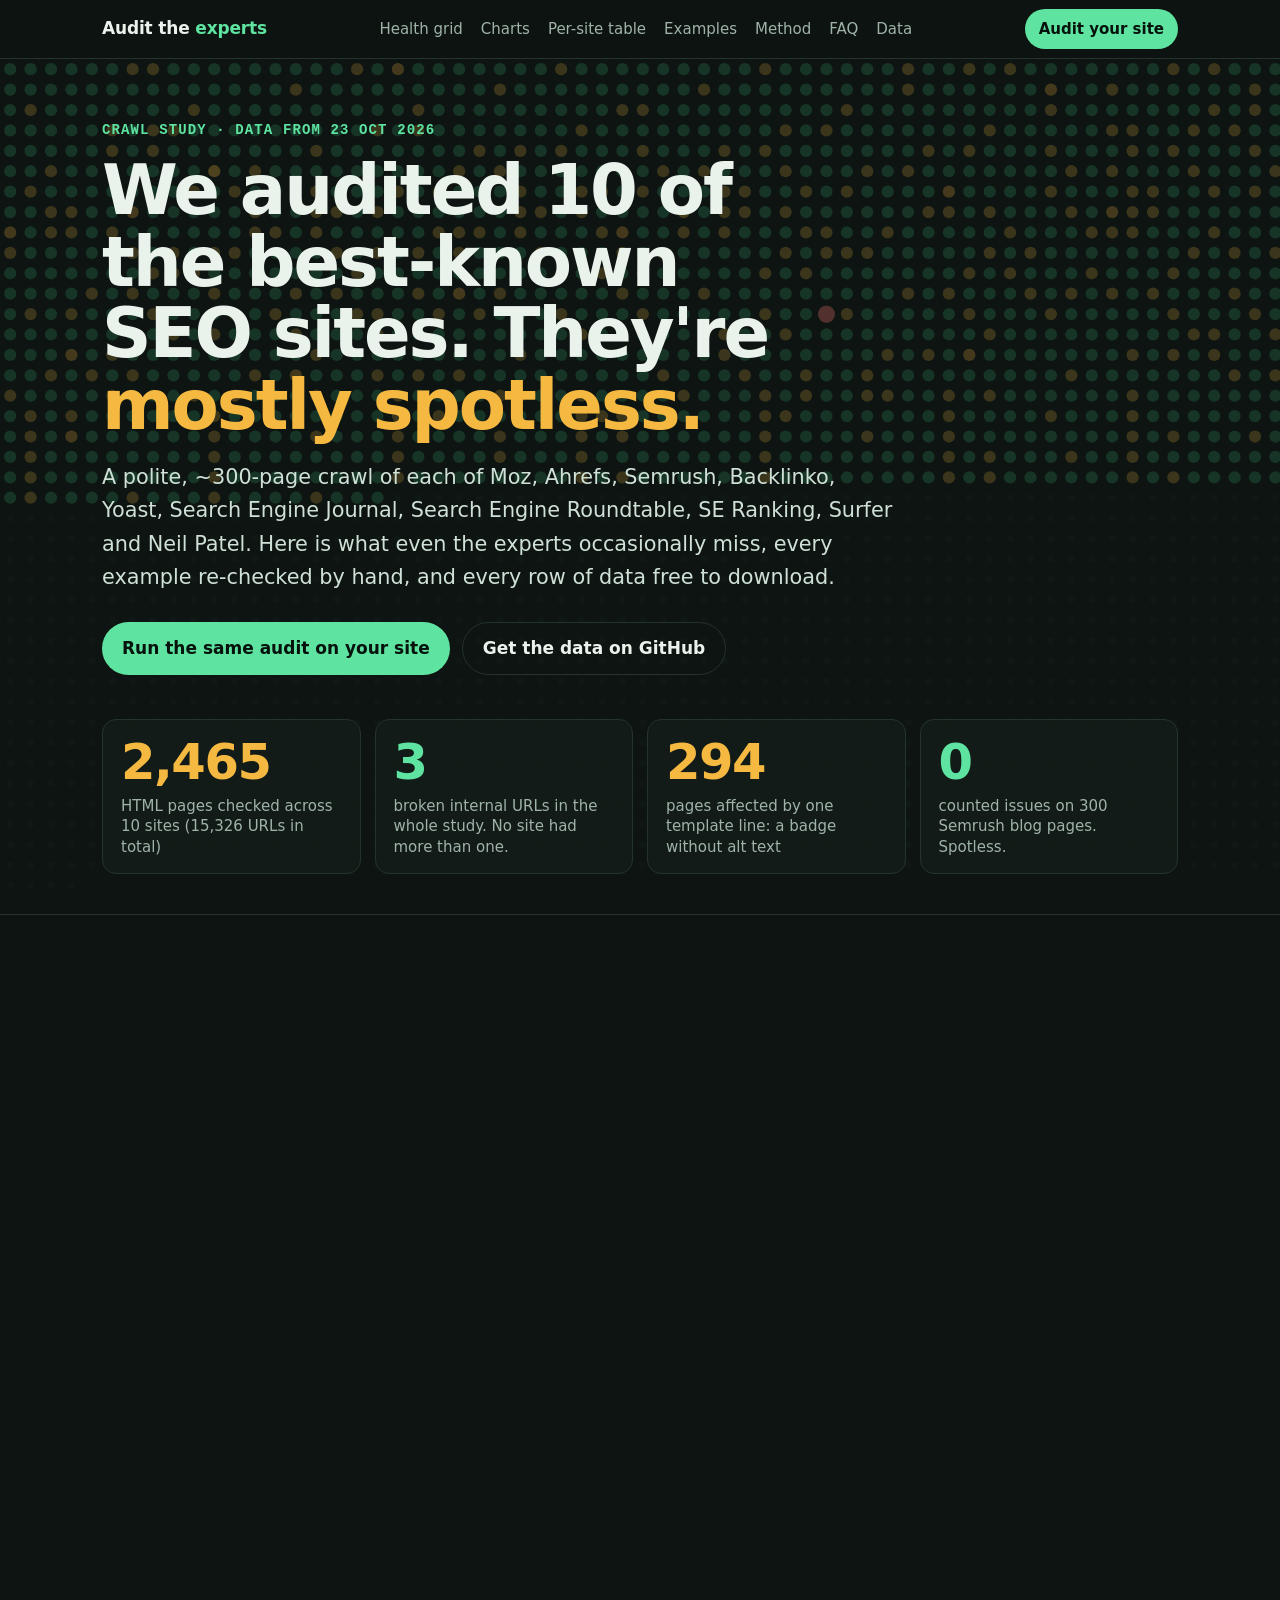
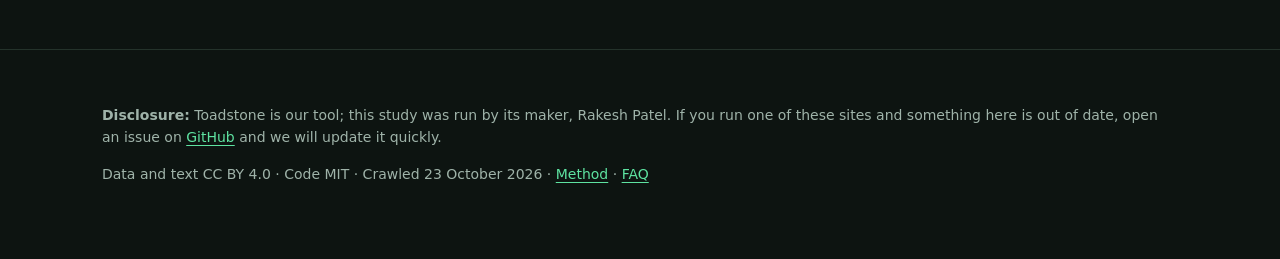
==== docs/index.html @ 9f289cfd "Add SEO experts crawl 2026: data, charts, landing page, media, story drafts" ====
<!doctype html>
<html lang="en" class="no-js">
<head>
<meta charset="utf-8">
<meta name="viewport" content="width=device-width, initial-scale=1">
<title>Audit the Experts: 10 SEO Sites Crawled (2026 Study)</title>
<meta name="description" content="We politely crawled 2,521 pages on Moz, Ahrefs, Semrush, Backlinko, Yoast and 5 more SEO sites. Mostly spotless: 3 broken URLs. Open data, CC BY 4.0.">
<link rel="canonical" href="https://spcaeo.github.io/seo-experts-crawl-2026/">
<meta http-equiv="Content-Security-Policy" content="default-src 'self'; script-src 'self'; style-src 'self'; img-src 'self' data:; media-src 'self'; connect-src 'self'; font-src 'self'; object-src 'none'; base-uri 'self'; form-action 'none'">
<meta name="referrer" content="strict-origin-when-cross-origin">
<meta name="robots" content="index, follow, max-image-preview:large">
<meta name="author" content="Rakesh Patel">
<meta name="theme-color" content="#0d1411">
<meta name="color-scheme" content="dark">
<link rel="icon" href="favicon.svg" type="image/svg+xml">
<link rel="stylesheet" href="assets/site.css">
<link rel="sitemap" type="application/xml" href="sitemap.xml">
<meta property="og:type" content="article">
<meta property="og:site_name" content="Toadstone study">
<meta property="og:title" content="We audited 10 of the best-known SEO sites. They're mostly spotless.">
<meta property="og:description" content="We politely crawled 2,521 pages on Moz, Ahrefs, Semrush, Backlinko, Yoast and 5 more SEO sites. Mostly spotless: 3 broken URLs. Open data, CC BY 4.0.">
<meta property="og:url" content="https://spcaeo.github.io/seo-experts-crawl-2026/">
<meta property="og:image" content="https://spcaeo.github.io/seo-experts-crawl-2026/og-image.png">
<meta property="og:image:width" content="1200">
<meta property="og:image:height" content="630">
<meta property="og:image:alt" content="We crawled 10 of the best-known SEO sites: 2,521 pages, 3 broken URLs.">
<meta property="og:locale" content="en_US">
<meta property="article:published_time" content="2026-10-23T20:00:00-04:00">
<meta property="article:modified_time" content="2026-10-23T20:00:00-04:00">
<meta name="twitter:card" content="summary_large_image">
<meta name="twitter:title" content="We audited 10 of the best-known SEO sites. They're mostly spotless.">
<meta name="twitter:description" content="We politely crawled 2,521 pages on Moz, Ahrefs, Semrush, Backlinko, Yoast and 5 more SEO sites. Mostly spotless: 3 broken URLs. Open data, CC BY 4.0.">
<meta name="twitter:image" content="https://spcaeo.github.io/seo-experts-crawl-2026/og-image.png">
<meta name="twitter:image:alt" content="We crawled 10 of the best-known SEO sites: 2,521 pages, 3 broken URLs.">
<script type="application/ld+json">[{"@context": "https://schema.org", "@type": "Dataset", "name": "SEO experts crawl 2026: technical SEO basics on 10 SEO websites", "description": "Public page metadata from a polite ~300-page crawl of 10 well-known SEO websites on 2026-10-23: HTTP status, title/meta/canonical/H1 presence, images without alt, broken and redirecting internal links. 15,326 URLs, 2,521 HTML pages.", "url": "https://spcaeo.github.io/seo-experts-crawl-2026/", "sameAs": "https://github.com/spcaeo/seo-experts-crawl-2026", "license": "https://creativecommons.org/licenses/by/4.0/", "isAccessibleForFree": true, "creator": {"@type": "Person", "name": "Rakesh Patel", "url": "https://github.com/spcaeo"}, "temporalCoverage": "2026-10-23", "datePublished": "2026-10-23T20:00:00-04:00", "dateModified": "2026-10-23T20:00:00-04:00", "keywords": ["technical SEO", "site audit", "crawl data", "meta description", "canonical", "alt text", "broken links"], "variableMeasured": ["HTTP status", "meta description present", "canonical present", "H1 present", "images without alt", "links to broken URLs", "links to redirecting URLs"], "measurementTechnique": "Toadstone crawler, max 300 URLs per site, max 2 requests/second, robots.txt respected", "distribution": [{"@type": "DataDownload", "encodingFormat": "text/csv", "name": "sites.csv", "contentUrl": "https://spcaeo.github.io/seo-experts-crawl-2026/data/sites.csv"}, {"@type": "DataDownload", "encodingFormat": "text/csv", "name": "pages.csv", "contentUrl": "https://spcaeo.github.io/seo-experts-crawl-2026/data/pages.csv"}, {"@type": "DataDownload", "encodingFormat": "text/csv", "name": "verified-examples.csv", "contentUrl": "https://spcaeo.github.io/seo-experts-crawl-2026/data/verified-examples.csv"}, {"@type": "DataDownload", "encodingFormat": "text/csv", "name": "backlinko-redirects.csv", "contentUrl": "https://spcaeo.github.io/seo-experts-crawl-2026/data/backlinko-redirects.csv"}]}, {"@context": "https://schema.org", "@type": "Article", "headline": "We audited 10 of the best-known SEO sites. They are mostly spotless.", "description": "We politely crawled 2,521 pages on Moz, Ahrefs, Semrush, Backlinko, Yoast and 5 more SEO sites. Mostly spotless: 3 broken URLs. Open data, CC BY 4.0.", "image": ["https://spcaeo.github.io/seo-experts-crawl-2026/og-image.png"], "datePublished": "2026-10-23T20:00:00-04:00", "dateModified": "2026-10-23T20:00:00-04:00", "url": "https://spcaeo.github.io/seo-experts-crawl-2026/", "mainEntityOfPage": "https://spcaeo.github.io/seo-experts-crawl-2026/", "author": {"@type": "Person", "name": "Rakesh Patel", "url": "https://github.com/spcaeo"}, "publisher": {"@type": "Organization", "name": "Toadstone", "url": "https://spcaeo.github.io/toadstone/"}}]</script>
<script src="assets/app.js" defer></script>
</head>
<body>
<a class="skip" href="#main">Skip to content</a>
<header class="top"><div class="wrap"><a class="brand" href="https://spcaeo.github.io/seo-experts-crawl-2026/">Audit the <span>experts</span></a>
<nav class="links" aria-label="Sections"><a href="#grid">Health grid</a><a href="#charts">Charts</a><a href="#sites">Per-site table</a><a href="#examples">Examples</a><a href="methodology.html">Method</a><a href="faq.html">FAQ</a><a href="#data">Data</a></nav>
<a class="btn sm" href="#run">Audit your site</a></div></header>
<main id="main">
<section class="hero" aria-labelledby="h1">
<canvas id="crawl" aria-hidden="true"></canvas>
<div class="wrap">
<p class="kicker">Crawl study · data from 23 Oct 2026</p>
<h1 id="h1">We audited 10 of the best-known SEO sites. They're <em>mostly spotless.</em></h1>
<p class="lede">A polite, ~300-page crawl of each of Moz, Ahrefs, Semrush, Backlinko, Yoast, Search Engine Journal, Search Engine Roundtable, SE Ranking, Surfer and Neil Patel. Here is what even the experts occasionally miss, every example re-checked by hand, and every row of data free to download.</p>
<div class="cta-row"><a class="btn" href="#run">Run the same audit on your site</a><a class="btn ghost" href="https://github.com/spcaeo/seo-experts-crawl-2026">Get the data on GitHub</a></div>
<ul class="stats">
<li class="stat"><b data-count="2521">2,521</b><span>HTML pages checked across 10 sites (15,326 URLs in total)</span></li>
<li class="stat good"><b data-count="3">3</b><span>broken internal URLs in the whole study. No site had more than one.</span></li>
<li class="stat"><b data-count="294">294</b><span>pages affected by one template line: a badge without alt text</span></li>
<li class="stat good"><b data-count="0">0</b><span>counted issues on 300 Semrush blog pages. Spotless.</span></li>
</ul></div></section>

<section id="grid" aria-labelledby="grid-h"><div class="wrap">
<h2 id="grid-h" class="reveal">The crawl, page by page</h2>
<p class="sub reveal">Each cell is one page, in the order our crawler reached it. Green means none of our counted checks fired; amber gets brighter with each gap; red is a broken URL. 1,930 of 2,521 pages (77%) are fully green. Hover or tab onto a cell for details.</p>
<div class="panel reveal"><div id="hg"><p class="note">The interactive grid needs JavaScript. The same data is in the table below and in <a href="data/pages.csv">pages.csv</a>.</p></div>
<div class="legend" aria-hidden="true"><span><i class="c0"></i>no counted gap</span><span><i class="c1"></i>1 gap</span><span><i class="c2"></i>2 gaps</span><span><i class="c3"></i>3+ gaps</span><span><i class="cB"></i>broken URL</span><span>% = share of pages with no gap</span></div></div>
</div></section>

<section id="charts" aria-labelledby="charts-h"><div class="wrap">
<h2 id="charts-h" class="reveal">Where the gaps are</h2>
<p class="sub reveal">Counted issues per 100 pages, stacked by type. Toggle a type off to see how the order changes: switch off “Content image without alt” and Search Engine Roundtable drops from first to near the bottom.</p>
<div class="panel reveal"><div class="toggles" id="stacked-toggles" role="group" aria-label="Issue types to include"></div><div id="stacked"></div></div>
<div class="mt">
<div class="panel reveal"><h3>Heatmap: site × issue</h3><p class="note">Number of affected pages; colour strength is the share of the site's pages.</p><div id="heat"></div></div>
<div class="panel reveal mt"><h3>Issues pile up (or don't) as the crawl goes on</h3><p class="note">Cumulative counted issues vs pages crawled. Flat lines are clean sites; steep ones are template-level patterns. Toggle sites below.</p><div class="toggles" id="race-toggles" role="group" aria-label="Sites to show"></div><div id="race"></div></div>
</div>
<div class="media-grid mt">
<figure class="reveal"><video data-lazy muted autoplay loop playsinline preload="none" poster="media/race-poster.jpg" width="1080" height="1080" aria-label="Animated bar chart race: cumulative counted issues per site as the crawl progresses, from 0 to 300 pages. Captions are burned in."><source src="media/issues-race.mp4" type="video/mp4"><track kind="captions" src="media/issues-race.vtt" srclang="en" label="English (same as burned-in)"></video>
<figcaption>The crawl as a race: cumulative counted issues per site, page by page. 30 seconds, no audio.</figcaption></figure>
<figure class="media reveal"><img src="media/chart_issues_per_page.png" width="1210" height="682" decoding="async" alt="Bar chart of counted issues per crawled page. Search Engine Roundtable 0.99 (294 of them one sitewide badge), Moz 0.39, Yoast 0.35, Backlinko 0.33, Ahrefs 0.31, Search Engine Journal 0.15, SE Ranking 0.09, Surfer 0.04, Neil Patel 0.00, Semrush 0.00.">
<figcaption>Static version for sharing. <a href="media/chart_basics.png">Basics chart</a> · <a href="media/chart_links.png">Links chart</a></figcaption></figure>
</div></div></section>

<section id="sites" aria-labelledby="sites-h"><div class="wrap">
<h2 id="sites-h" class="reveal">Every site, every number</h2>
<p class="sub reveal">Sorted cleanest first. Click a column to sort. “Counted issues” adds up the columns from <em>No meta</em> to <em>Redirects</em>; the last column is shown for transparency and never counted.</p>
<div class="tablewrap reveal"><table id="sites-table"><caption class="note">Pages = HTML pages that returned 200 within each site's crawl scope. Broken = 404/410/5xx only. Blocked (401/403/429/no response) URLs are bot walls and are not counted as errors.</caption>
<thead><tr><th scope="col" data-k="site"><button type="button">Site</button></th><th scope="col" data-k="html_pages_200"><button type="button">Pages</button></th><th scope="col" data-k="counted"><button type="button">Counted issues</button></th><th scope="col" data-k="per100"><button type="button">Per 100 pages</button></th><th scope="col" data-k="missing_meta_description"><button type="button">No meta</button></th><th scope="col" data-k="missing_canonical"><button type="button">No canonical</button></th><th scope="col" data-k="missing_h1"><button type="button">No H1</button></th><th scope="col" data-k="multiple_h1"><button type="button">2+ H1</button></th><th scope="col" data-k="pages_content_img_no_alt"><button type="button">Img no alt</button></th><th scope="col" data-k="broken_urls"><button type="button">Broken</button></th><th scope="col" data-k="redirecting_internal_urls"><button type="button">Redirects</button></th><th scope="col" data-k="blocked_not_counted"><button type="button">Blocked (not counted)</button></th></tr></thead><tbody><tr><th scope="row">semrush.com</th><td data-v="300">300</td><td data-v="0" class="zero">0</td><td data-v="0.0" class="zero">0.0</td><td data-v="0" class="zero">0</td><td data-v="0" class="zero">0</td><td data-v="0" class="zero">0</td><td data-v="0" class="zero">0</td><td data-v="0" class="zero">0</td><td data-v="0" class="zero">0</td><td data-v="0" class="zero">0</td><td data-v="0" class="zero">0</td></tr><tr><th scope="row">neilpatel.com</th><td data-v="240">240</td><td data-v="1">1</td><td data-v="0.4">0.4</td><td data-v="0" class="zero">0</td><td data-v="0" class="zero">0</td><td data-v="0" class="zero">0</td><td data-v="0" class="zero">0</td><td data-v="1">1</td><td data-v="0" class="zero">0</td><td data-v="0" class="zero">0</td><td data-v="0" class="zero">0</td></tr><tr><th scope="row">surfer.ai</th><td data-v="103">103</td><td data-v="4">4</td><td data-v="3.9">3.9</td><td data-v="0" class="zero">0</td><td data-v="0" class="zero">0</td><td data-v="0" class="zero">0</td><td data-v="0" class="zero">0</td><td data-v="4">4</td><td data-v="0" class="zero">0</td><td data-v="0" class="zero">0</td><td data-v="0" class="zero">0</td></tr><tr><th scope="row">seranking.com</th><td data-v="219">219</td><td data-v="19">19</td><td data-v="8.7">8.7</td><td data-v="0" class="zero">0</td><td data-v="1">1</td><td data-v="0" class="zero">0</td><td data-v="0" class="zero">0</td><td data-v="17">17</td><td data-v="1">1</td><td data-v="0" class="zero">0</td><td data-v="0" class="zero">0</td></tr><tr><th scope="row">searchenginejournal.com</th><td data-v="300">300</td><td data-v="46">46</td><td data-v="15.3">15.3</td><td data-v="6">6</td><td data-v="29">29</td><td data-v="6">6</td><td data-v="5">5</td><td data-v="0" class="zero">0</td><td data-v="0" class="zero">0</td><td data-v="0" class="zero">0</td><td data-v="0" class="zero">0</td></tr><tr><th scope="row">ahrefs.com</th><td data-v="217">217</td><td data-v="67">67</td><td data-v="30.9">30.9</td><td data-v="0" class="zero">0</td><td data-v="0" class="zero">0</td><td data-v="0" class="zero">0</td><td data-v="0" class="zero">0</td><td data-v="67">67</td><td data-v="0" class="zero">0</td><td data-v="0" class="zero">0</td><td data-v="0" class="zero">0</td></tr><tr><th scope="row">backlinko.com</th><td data-v="243">243</td><td data-v="80">80</td><td data-v="32.9">32.9</td><td data-v="7">7</td><td data-v="0" class="zero">0</td><td data-v="4">4</td><td data-v="2">2</td><td data-v="0" class="zero">0</td><td data-v="1">1</td><td data-v="66">66</td><td data-v="56">56</td></tr><tr><th scope="row">yoast.com</th><td data-v="300">300</td><td data-v="105" class="hi">105</td><td data-v="35.0">35.0</td><td data-v="40">40</td><td data-v="19">19</td><td data-v="2">2</td><td data-v="0" class="zero">0</td><td data-v="2">2</td><td data-v="0" class="zero">0</td><td data-v="42">42</td><td data-v="0" class="zero">0</td></tr><tr><th scope="row">moz.com</th><td data-v="299">299</td><td data-v="116" class="hi">116</td><td data-v="38.8">38.8</td><td data-v="90">90</td><td data-v="10">10</td><td data-v="4">4</td><td data-v="0" class="zero">0</td><td data-v="10">10</td><td data-v="1">1</td><td data-v="1">1</td><td data-v="119">119</td></tr><tr><th scope="row">seroundtable.com</th><td data-v="300">300</td><td data-v="298" class="hi">298</td><td data-v="99.3">99.3</td><td data-v="3">3</td><td data-v="0" class="zero">0</td><td data-v="0" class="zero">0</td><td data-v="0" class="zero">0</td><td data-v="294">294</td><td data-v="0" class="zero">0</td><td data-v="1">1</td><td data-v="2">2</td></tr></tbody><tfoot><tr><th scope="row">All 10 sites</th><td>2,521</td><td>736</td><td>29.2</td><td>146</td><td>59</td><td>16</td><td>7</td><td>395</td><td>3</td><td>110</td><td>177</td></tr></tfoot></table></div>
<p id="sort-status" class="note" aria-live="polite"></p>
</div></section>

<section id="examples" aria-labelledby="examples-h"><div class="wrap">
<h2 id="examples-h" class="reveal">Seven examples, each re-checked by hand</h2>
<p class="sub reveal">We re-requested every headline example with curl, one request at a time, about an hour after the crawl. All seven still held. The full log is in <a href="https://github.com/spcaeo/seo-experts-crawl-2026/blob/main/data/evidence/curl-log.jsonl">data/evidence/curl-log.jsonl</a>. We share these because they are useful, not because anyone did anything wrong: each one is a single-line fix.</p>
<div class="examples"><article class="ex reveal"><div class="site">backlinko.com · E1</div><h3>A placeholder link that slipped through</h3><p>On <a href="https://backlinko.com/pillar-pages" rel="nofollow noopener">/pillar-pages</a>, the anchor “strong network of internal links” points at a URL that looks like a page-builder placeholder. It returns 404. Ironic, and very human.</p>
<div><span class="pill ">HTTP 404</span> <span class="note">re-checked with curl at 19:45 ET, 23 Oct 2026</span></div>
<code>https://backlinko.com/hidereveal_piece_of_content/interlink</code><pre>&lt;a href=&quot;https://backlinko.com/hidereveal_piece_of_content/interlink&quot;&gt;strong network of internal links&lt;/a&gt;</pre></article><article class="ex reveal"><div class="site">backlinko.com · E2</div><h3>66 links that take a detour</h3><p>Every one of the 66 internal URLs we found redirecting on Backlinko does so with a 301/308; 56 end on sister site searchengineland.com (both sites are owned by Semrush, so this looks like content moving between sister brands). Not broken, just an extra hop. Full list in <a href="data/backlinko-redirects.csv">backlinko-redirects.csv</a>.</p>
<div><span class="pill warn">66 × 301/308</span> <span class="note">re-checked with curl at 19:47 ET, 23 Oct 2026</span></div>
</article><article class="ex reveal"><div class="site">moz.com · E3</div><h3>One guide link, seven pages</h3><p>Seven Moz Learn Center pages link to “Local Search Marketing” at a URL that now returns 404, probably a renamed guide. One template-level fix clears all seven.</p>
<div><span class="pill ">HTTP 404</span> <span class="note">re-checked with curl at 19:47 ET, 23 Oct 2026</span></div>
<code>https://moz.com/learn/seo/what-is-local-search-marketing-seo</code><pre>&lt;a href=&quot;/learn/seo/what-is-local-search-marketing-seo&quot; rel=&quot;noopener noreferrer&quot; target=&quot;_blank&quot;&gt;Local Search Marketing&lt;/a&gt;</pre></article><article class="ex reveal"><div class="site">moz.com · E4</div><h3>Sibling pages, different metadata</h3><p>Moz’s <code>/learn/seo/google-eat</code> has no meta description, while its sibling <code>/learn/seo/what-is-seo</code> has a well-written one. Across Moz, 90 pages (59 distinct paths) lack one.</p>
<div><span class="pill warn">no meta description</span> <span class="note">re-checked with curl at 19:47 ET, 23 Oct 2026</span></div>
<code>https://moz.com/learn/seo/google-eat</code><pre>sibling: &lt;meta name=&quot;description&quot; content=&quot;Search engine optimization (SEO) is a set of practices designed to improve the appearance and positioning of web pages in organic search results. Learn more about Google SEO and how to earn high-quality traffic to you…</pre></article><article class="ex reveal"><div class="site">seranking.com · E5</div><h3>A lazy-loaded image that is not there</h3><p>An author photo on an SE Ranking article is lazy-loaded via <code>data-lazy-src</code> and returns 404, so readers see an empty circle.</p>
<div><span class="pill ">HTTP 404</span> <span class="note">re-checked with curl at 19:47 ET, 23 Oct 2026</span></div>
<code>https://seranking.com/blog/wp-content/uploads/2026/03/yagmur-simsek-media.png</code><pre>&lt;img decoding=&quot;async&quot; src=&quot;data:image/svg+xml,%3Csvg%20xmlns=&#x27;http://www.w3.org/2000/svg&#x27;%20viewBox=&#x27;0%200%200%200&#x27;%3E%3C/svg%3E&quot; style=&quot;border-radius: 50%&quot; alt=&quot;&quot; data-lazy-src=&quot;/blog/wp-content/uploads/2026/03/yagmur-simsek-media.png&quot;&gt;</pre></article><article class="ex reveal"><div class="site">seroundtable.com · E6</div><h3>One badge, 294 pages</h3><p>Search Engine Roundtable’s sitewide “preferred source” badge has no <code>alt</code>. That single template line accounts for 294 of its 298 counted issues. Add one attribute and the site is near-perfect.</p>
<div><span class="pill warn">no alt attribute</span> <span class="note">re-checked with curl at 19:47 ET, 23 Oct 2026</span></div>
<code>https://www.seroundtable.com/</code><pre>&lt;img src=&quot;/images/google-news/preferred_source_publisher.webp&quot; style=&quot;height:50px&quot;/&gt;</pre></article><article class="ex reveal"><div class="site">ahrefs.com · E7</div><h3>A chart without words</h3><p>An Ahrefs chart (<code>qfo-fanouts-per-response.png</code>) has width, height and lazy-loading, everything except alt text. Charts are exactly where screen-reader users need it.</p>
<div><span class="pill warn">no alt attribute</span> <span class="note">re-checked with curl at 19:47 ET, 23 Oct 2026</span></div>
<code>https://ahrefs.com/blog/query-fan-out-chatgpt/</code><pre>&lt;img class=&quot;css-9whsf3-imgDefaults css-x97jm9-imgDefaults&quot; style=&quot;&quot; src=&quot;https://ahrefs.com/blog/wp-content/uploads/2026/10/qfo-fanouts-per-response.png&quot; width=&quot;2400&quot; height=&quot;1963&quot; loading=&quot;lazy&quot; /&gt;</pre></article></div>
</div></section>

<section id="not-counted" aria-labelledby="nc-h"><div class="wrap grid2">
<div class="reveal"><h2 id="nc-h">What we didn't count, and why</h2>
<ul class="clean">
<li><b>177 bot-walled URLs</b> (403 and similar, mostly on Moz and Backlinko). A firewall saying no to a crawler is not a broken page.</li>
<li><b>Long titles</b> (633 pages over 60 characters). Google rewrites titles anyway; it is a style choice, not an error.</li>
<li><b>Near-duplicate pages</b> (91) and <b>cross-domain canonicals</b> (e.g. SEJ's syndicated posts). Usually intentional.</li>
<li><b>Tracking pixels and 1×1 images</b> without alt. They are not content.</li>
<li><b>Anything outside each site's blog/learn scope</b>, and anything behind a login. Every exclusion is listed in <a href="data/excluded-flags.csv">excluded-flags.csv</a>.</li>
</ul></div>
<div class="reveal"><h2>The honest caveats</h2>
<ul class="clean"><li>~300 pages is a sample, not a full audit. A different crawl order would find slightly different pages.</li>
<li>Toadstone is our tool. We built it, so we have a reason to want it to find things. That is why every rule, script and row is public.</li>
<li>These are some of the best-run sites on the web. 2,521 pages with 3 broken URLs is a seriously high bar, and the patterns here are the ones every large site has.</li></ul></div>
</div></section>

<section id="method" aria-labelledby="method-h"><div class="wrap">
<h2 id="method-h" class="reveal">Method</h2>
<div class="grid2">
<div class="panel reveal"><ul class="clean">
<li><b>When:</b> crawls ran 23 Oct 2026, about 18:50–19:27 ET; examples re-verified 19:45–19:48 ET.</li>
<li><b>How much:</b> up to 300 URLs per site, depth 5, starting from each site's blog or learn hub.</li>
<li><b>How politely:</b> at most 2 requests per second per site, 0.5 s delay, concurrency 2, robots.txt respected, no logins, no cookies kept.</li>
<li><b>Who:</b> <code class="mono">ToadstoneBot/1.0 (+https://github.com/spcaeo/toadstone; polite research crawl, &lt;=2 req/s)</code></li>
<li><b>What we kept:</b> public page metadata only (status, title/meta/canonical/H1 presence, image alt counts, link status). No page text, headers or cookies.</li></ul></div>
<div class="panel reveal"><h3>Counting rules</h3><ul class="clean">
<li>Page checks apply only to HTML pages that returned 200.</li>
<li>Broken = 404, 410 or 5xx. 401/403/429 and timeouts are “blocked, not counted”.</li>
<li>Counted issues = no meta description + no canonical + no H1 + more than one H1 + pages with a content image missing alt + broken URLs + internally linked URLs that redirect.</li>
<li>Full definitions: <a href="data/DATA-DICTIONARY.md">DATA-DICTIONARY.md</a> and the <a href="methodology.html">full methodology page</a> (every exclusion, reproduce commands). Questions? See the <a href="faq.html">FAQ</a>.</li></ul></div>
</div></div></section>

<section id="run" aria-labelledby="run-h"><div class="wrap"><div class="cta reveal">
<h2 id="run-h">Run the same audit on your site in 5 minutes</h2>
<p class="sub tight">Toadstone is free, self-hosted, source-available (Elastic License 2.0). It runs on your machine, so your crawl data stays with you.</p>
<div class="media-grid">
<div><ol class="steps">
<li>Install Toadstone from <a href="https://github.com/spcaeo/toadstone">github.com/spcaeo/toadstone</a>.</li>
<li>Run the quick audit against your site:<pre class="cmd">./quick_audit.sh https://your-site.example/</pre></li>
<li>Read the three plain-English bullets it prints, then open the full report for the details.</li></ol>
<div class="cta-row"><a class="btn" href="https://spcaeo.github.io/toadstone/">Get Toadstone</a><a class="btn ghost" href="https://github.com/spcaeo/seo-experts-crawl-2026">Reproduce this study</a></div></div>
<figure><video data-lazy muted autoplay loop playsinline preload="none" poster="media/terminal-poster.jpg" width="1280" height="720" aria-label="Terminal recording: quick_audit.sh crawls a small sample site and prints three bullets: 1 internal URL returns 404, 1 linked URL redirects, 2 pages share a duplicate title."><source src="media/quick-audit-terminal.mp4" type="video/mp4"></video>
<figcaption>quick_audit.sh on a deliberately broken 7-page sample site (sped up). It prints three bullets.</figcaption></figure>
</div></div></div></section>

<section id="data" aria-labelledby="data-h"><div class="wrap">
<h2 id="data-h" class="reveal">Download the data</h2>
<p class="sub reveal">Licensed CC BY 4.0: use it, chart it, disagree with it. Please credit “Toadstone SEO experts crawl 2026”. Scripts are MIT.</p>
<div class="dl reveal">
<a href="data/sites.csv"><b>sites.csv</b><span>One row per site, all totals (2 KB)</span></a>
<a href="data/sites.json"><b>sites.json</b><span>Same, as JSON (8 KB)</span></a>
<a href="data/pages.csv"><b>pages.csv</b><span>15,326 URLs with status and per-page checks (2,386 KB)</span></a>
<a href="data/verified-examples.csv"><b>verified-examples.csv</b><span>The seven examples and their curl results</span></a>
<a href="data/backlinko-redirects.csv"><b>backlinko-redirects.csv</b><span>All 66 redirect hops, verified</span></a>
<a href="data/excluded-flags.csv"><b>excluded-flags.csv</b><span>What we chose not to count, and why</span></a>
<a href="data/DATA-DICTIONARY.md"><b>DATA-DICTIONARY.md</b><span>Every column explained</span></a>
<a href="https://github.com/spcaeo/seo-experts-crawl-2026"><b>GitHub repo</b><span>Scripts, charts, evidence log, story</span></a>
</div></div></section>
</main>
<footer><div class="wrap">
<p><b>Disclosure:</b> Toadstone is our tool; this study was run by its maker, Rakesh Patel. If you run one of these sites and something here is out of date, open an issue on <a href="https://github.com/spcaeo/seo-experts-crawl-2026/issues">GitHub</a> and we will update it quickly.</p>
<p>Data and text CC BY 4.0 · Code MIT · Crawled <time datetime="2026-10-23">23 October 2026</time> · <a href="methodology.html">Method</a> · <a href="faq.html">FAQ</a></p>
</div></footer>
<div id="tip" role="tooltip"></div>
</body></html>
---- docs/assets/site.css ----
:root{--bg:#0d1411;--panel:#131d18;--panel2:#18251f;--line:#24332b;--ink:#eaf2ec;--muted:#9fb3a9;--amber:#f5b942;--mint:#5ee3a1;--coral:#ff7b7b;--orange:#ff9f43;--blue:#6cb6ff;--violet:#b69cff;--yellow:#ffd166;--pink:#f78fb3;--r:14px;--max:1120px;
--sans:system-ui,-apple-system,"Segoe UI",Roboto,Inter,"Helvetica Neue",Arial,sans-serif;--mono:ui-monospace,"SFMono-Regular","JetBrains Mono",Menlo,Consolas,monospace}
*{box-sizing:border-box}html{scroll-behavior:smooth}
body{margin:0;background:var(--bg);color:var(--ink);font:17px/1.6 var(--sans);-webkit-font-smoothing:antialiased}
a{color:var(--mint);text-underline-offset:3px}a:hover{color:#9af0c3}
:focus-visible{outline:3px solid var(--amber);outline-offset:3px;border-radius:4px}
.skip{position:absolute;left:-999px;top:8px;background:var(--amber);color:#111;padding:8px 14px;border-radius:8px;z-index:9}.skip:focus{left:12px}
.wrap{max-width:var(--max);margin:0 auto;padding:0 22px}
header.top{position:sticky;top:0;z-index:5;background:rgba(13,20,17,.86);backdrop-filter:blur(8px);border-bottom:1px solid var(--line)}
header.top .wrap{display:flex;align-items:center;justify-content:space-between;height:58px;gap:16px}
.brand{font-weight:800;color:var(--ink);text-decoration:none;letter-spacing:-.01em}.brand span{color:var(--mint)}
nav.links{display:flex;gap:18px;font-size:15px}nav.links a{color:var(--muted);text-decoration:none}nav.links a:hover{color:var(--ink)}
@media (max-width:760px){nav.links{display:none}}
.btn{display:inline-flex;align-items:center;gap:8px;background:var(--mint);color:#06130c;font-weight:700;text-decoration:none;padding:12px 20px;border-radius:999px;border:0}
.btn:hover{background:#8af0bd;color:#06130c}.btn.ghost{background:transparent;color:var(--ink);border:1px solid var(--line)}.btn.ghost:hover{border-color:var(--mint);color:var(--ink)}
.btn.sm{padding:8px 14px;font-size:15px}
.hero{position:relative;overflow:hidden;padding:64px 0 40px;border-bottom:1px solid var(--line)}
#crawl{position:absolute;inset:0;width:100%;height:100%;opacity:.28;pointer-events:none}
.hero .wrap{position:relative}
.kicker{color:var(--mint);font:700 14px/1 var(--mono);letter-spacing:.08em;text-transform:uppercase;margin:0 0 18px}
h1{font-size:clamp(2.2rem,5.6vw,4.3rem);line-height:1.04;letter-spacing:-.03em;margin:0 0 20px;max-width:15ch;font-weight:800}
h1 em{font-style:normal;color:var(--amber)}
.lede{font-size:clamp(1.05rem,2vw,1.3rem);color:#cfe0d6;max-width:60ch;margin:0 0 28px}
.cta-row{display:flex;flex-wrap:wrap;gap:12px;margin-bottom:44px}
.stats{display:grid;grid-template-columns:repeat(4,1fr);gap:14px;margin:0;padding:0;list-style:none}
@media (max-width:860px){.stats{grid-template-columns:repeat(2,1fr)}}
.stat{background:rgba(19,29,24,.88);border:1px solid var(--line);border-radius:var(--r);padding:18px 18px 16px}
.stat b{display:block;font-size:clamp(2rem,4.4vw,3.1rem);line-height:1;font-weight:800;letter-spacing:-.03em;color:var(--amber);font-variant-numeric:tabular-nums}
.stat.good b{color:var(--mint)}.stat span{display:block;color:var(--muted);font-size:15px;margin-top:8px;line-height:1.35}
section{padding:72px 0;border-bottom:1px solid var(--line)}
h2{font-size:clamp(1.6rem,3.4vw,2.4rem);line-height:1.12;letter-spacing:-.02em;margin:0 0 12px}
h3{font-size:1.15rem;margin:0 0 8px}
.sub{color:var(--muted);max-width:70ch;margin:0 0 28px}
.panel{background:var(--panel);border:1px solid var(--line);border-radius:var(--r);padding:20px}
.grid2{display:grid;grid-template-columns:1fr 1fr;gap:18px}@media (max-width:860px){.grid2{grid-template-columns:minmax(0,1fr)}}
.reveal{opacity:0;transform:translateY(22px);transition:opacity .7s ease,transform .7s ease}.reveal.in{opacity:1;transform:none}
.no-js .reveal{opacity:1;transform:none}
/* health grid */
.hg-row{display:grid;grid-template-columns:190px minmax(0,1fr) 64px;align-items:center;gap:12px;margin:6px 0}
.hg-row .name{font:600 14px/1.2 var(--mono);color:var(--ink);text-align:right;white-space:nowrap;overflow:hidden;text-overflow:ellipsis}
.hg-row .n{font:13px var(--mono);color:var(--muted)}
.hg-cells{display:grid;grid-template-columns:repeat(300,minmax(0,1fr));gap:1px;height:26px;min-width:0}
.hg-cells i{display:block;border-radius:1px;background:#1e2d25;transform:scaleY(.2);transition:transform .35s ease,background-color .35s ease}
.hg-cells.lit i{transform:none}
.c0{background:#2c6b4c!important}.c1{background:#a7832f!important}.c2{background:#d39a3a!important}.c3{background:#f5b942!important}.cB{background:var(--coral)!important}
@media (max-width:640px){.hg-row{grid-template-columns:96px minmax(0,1fr) 40px;gap:8px}.hg-row .name{font-size:11px}.hg-cells{height:20px;gap:0}}
.legend{display:flex;flex-wrap:wrap;gap:14px;font-size:14px;color:var(--muted);margin-top:14px}.legend i{display:inline-block;width:12px;height:12px;border-radius:3px;margin-right:6px;vertical-align:-1px}
/* charts */
.toggles{display:flex;flex-wrap:wrap;gap:8px;margin:0 0 14px}
.chip{font:600 13px var(--sans);border:1px solid var(--line);background:var(--panel2);color:var(--ink);border-radius:999px;padding:6px 12px;cursor:pointer;display:inline-flex;align-items:center;gap:7px}
.chip i{width:10px;height:10px;border-radius:50%;display:inline-block}.chip[aria-pressed=false]{opacity:.45;text-decoration:line-through}
svg text{fill:var(--ink);font-family:var(--sans)}svg .muted{fill:var(--muted)}
.bar{transition:width .8s cubic-bezier(.2,.8,.2,1),x .8s cubic-bezier(.2,.8,.2,1),opacity .3s}
.bar:hover,.cell:hover{opacity:.8}
#tip{position:fixed;z-index:20;pointer-events:none;background:#0a100d;border:1px solid var(--line);color:var(--ink);padding:8px 10px;border-radius:8px;font-size:13px;line-height:1.4;max-width:280px;box-shadow:0 10px 30px rgba(0,0,0,.4);opacity:0;transition:opacity .12s}
#tip.on{opacity:1}
/* table */
.tablewrap{overflow-x:auto;border:1px solid var(--line);border-radius:var(--r)}
table{border-collapse:collapse;width:100%;font-size:14.5px;font-variant-numeric:tabular-nums;min-width:860px}
th,td{padding:10px 9px;border-bottom:1px solid var(--line);text-align:right;white-space:nowrap}
th:first-child,td:first-child{text-align:left}thead th{background:var(--panel2);position:sticky;top:0}
th button{all:unset;cursor:pointer;font-weight:700;color:var(--ink)}th button::after{content:" ↕";color:var(--muted);font-size:12px}
th[aria-sort=ascending] button::after{content:" ↑";color:var(--mint)}th[aria-sort=descending] button::after{content:" ↓";color:var(--mint)}
tbody tr:hover{background:#15221c}td.zero{color:#5f7a6d}td.hi{color:var(--amber);font-weight:700}
.note{font-size:14px;color:var(--muted)}
/* examples */
.examples{display:grid;grid-template-columns:repeat(auto-fit,minmax(300px,1fr));gap:16px}
.ex{background:var(--panel);border:1px solid var(--line);border-radius:var(--r);padding:18px;display:flex;flex-direction:column;gap:8px}
.ex .site{font:700 13px var(--mono);color:var(--mint)}.ex p{margin:0;color:#d5e3da;font-size:15.5px}
.ex code,.mono{font-family:var(--mono);font-size:13px;word-break:break-all;color:#cfe0d6}
.ex pre{margin:4px 0 0;background:#0a100d;border:1px solid var(--line);border-radius:8px;padding:10px;font:12.5px/1.5 var(--mono);white-space:pre-wrap;word-break:break-all;color:#b9cdc2;max-height:9.5em;overflow:auto}
.pill{display:inline-block;font:700 12px var(--mono);padding:3px 8px;border-radius:999px;background:#2a1d1d;color:var(--coral);border:1px solid #4a2c2c}
.pill.ok{background:#16261e;color:var(--mint);border-color:#24402f}.pill.warn{background:#2a2414;color:var(--amber);border-color:#4a3d1d}
/* video */
figure{margin:0}figcaption{color:var(--muted);font-size:14px;margin-top:10px}
video,.media img{width:100%;height:auto;display:block;border-radius:var(--r);border:1px solid var(--line);background:#0a100d}
.media-grid{display:grid;grid-template-columns:1fr 1.25fr;gap:18px;align-items:start}@media (max-width:860px){.media-grid{grid-template-columns:minmax(0,1fr)}}
ul.clean{padding-left:1.1em}ul.clean li{margin:6px 0}
.cta{background:linear-gradient(135deg,#15291f,#132019);border:1px solid #2a4537;border-radius:22px;padding:34px}
.steps{counter-reset:s;list-style:none;padding:0;margin:20px 0}.steps li{counter-increment:s;position:relative;padding-left:44px;margin:14px 0}
.steps li::before{content:counter(s);position:absolute;left:0;top:0;width:30px;height:30px;border-radius:50%;background:var(--mint);color:#06130c;font-weight:800;display:grid;place-items:center;font-size:15px}
pre.cmd{background:#0a100d;border:1px solid var(--line);border-radius:10px;padding:12px 14px;overflow-x:auto;font:14px/1.55 var(--mono);color:#d8e8de;margin:8px 0 0}
.dl{display:grid;grid-template-columns:repeat(auto-fit,minmax(250px,1fr));gap:12px}
.dl a{display:block;background:var(--panel);border:1px solid var(--line);border-radius:12px;padding:14px 16px;text-decoration:none;color:var(--ink)}
.dl a:hover{border-color:var(--mint)}.dl a b{display:block;font-family:var(--mono);font-size:14px;color:var(--mint)}.dl a span{color:var(--muted);font-size:14px}
footer{padding:40px 0 60px;color:var(--muted);font-size:14px}
details summary{cursor:pointer;color:var(--mint);font-weight:600}
@media (prefers-reduced-motion:reduce){html{scroll-behavior:auto}.reveal,.hg-cells i,.bar{transition:none!important;opacity:1!important;transform:none!important}#crawl{display:none}}

.bad{color:#ff7b7b}.mt{margin-top:18px}.tight{margin-bottom:6px}caption{caption-side:bottom;padding:10px;text-align:left;white-space:normal;position:sticky;left:0;width:min(880px,calc(100vw - 56px));box-sizing:border-box}
.prose{max-width:820px;padding-top:56px;padding-bottom:40px}.prose h2{margin-top:44px}.h1s{font-size:clamp(1.9rem,4.4vw,3rem);max-width:none}
table.plain{min-width:720px}td.why{white-space:normal;min-width:320px;text-align:left}table.plain td,table.plain th{text-align:left}

thead th{white-space:normal;vertical-align:bottom;line-height:1.25}
.media-grid>*,.grid2>*{min-width:0}
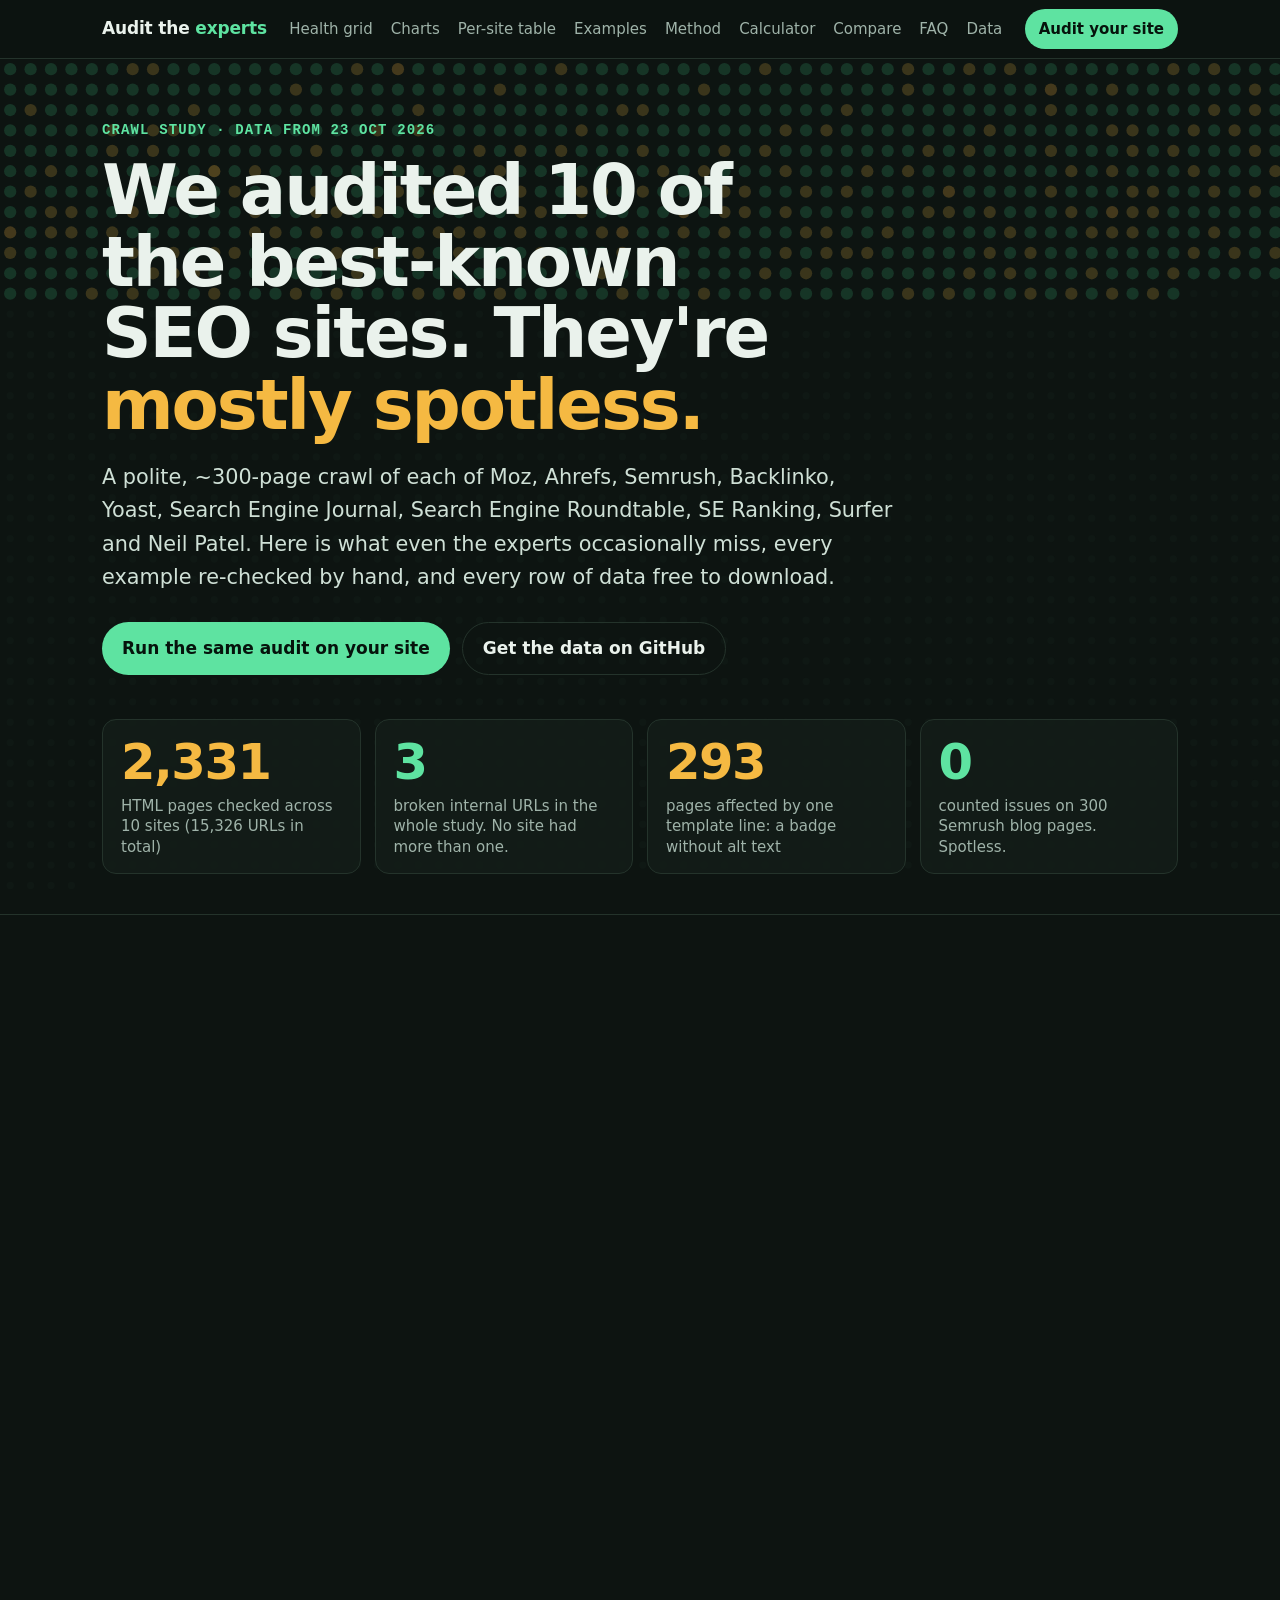
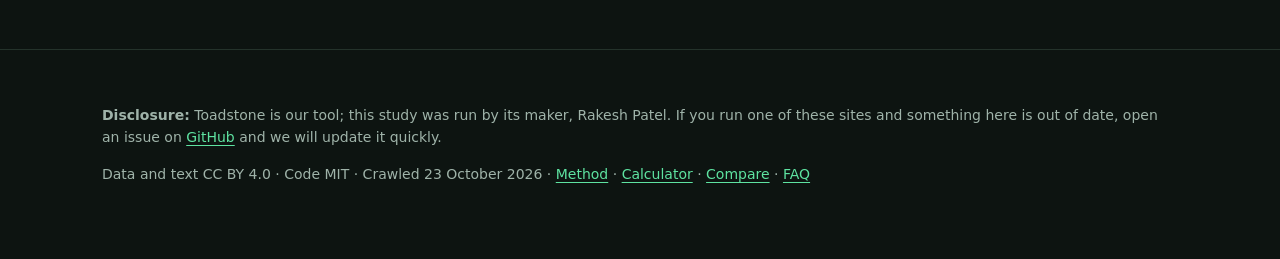
==== commit f229818e: "Add cost calculator and honest Toadstone vs Screaming Frog comparison pages - docs/calculator.html +" ====
--- a/docs/index.html
+++ b/docs/index.html
@@ -38,7 +38,7 @@
 <body>
 <a class="skip" href="#main">Skip to content</a>
 <header class="top"><div class="wrap"><a class="brand" href="https://spcaeo.github.io/seo-experts-crawl-2026/">Audit the <span>experts</span></a>
-<nav class="links" aria-label="Sections"><a href="#grid">Health grid</a><a href="#charts">Charts</a><a href="#sites">Per-site table</a><a href="#examples">Examples</a><a href="methodology.html">Method</a><a href="faq.html">FAQ</a><a href="#data">Data</a></nav>
+<nav class="links" aria-label="Sections"><a href="#grid">Health grid</a><a href="#charts">Charts</a><a href="#sites">Per-site table</a><a href="#examples">Examples</a><a href="methodology.html">Method</a><a href="calculator.html">Calculator</a><a href="compare.html">Compare</a><a href="faq.html">FAQ</a><a href="#data">Data</a></nav>
 <a class="btn sm" href="#run">Audit your site</a></div></header>
 <main id="main">
 <section class="hero" aria-labelledby="h1">
@@ -165,7 +165,7 @@
 </main>
 <footer><div class="wrap">
 <p><b>Disclosure:</b> Toadstone is our tool; this study was run by its maker, Rakesh Patel. If you run one of these sites and something here is out of date, open an issue on <a href="https://github.com/spcaeo/seo-experts-crawl-2026/issues">GitHub</a> and we will update it quickly.</p>
-<p>Data and text CC BY 4.0 · Code MIT · Crawled <time datetime="2026-10-23">23 October 2026</time> · <a href="methodology.html">Method</a> · <a href="faq.html">FAQ</a></p>
+<p>Data and text CC BY 4.0 · Code MIT · Crawled <time datetime="2026-10-23">23 October 2026</time> · <a href="methodology.html">Method</a> · <a href="calculator.html">Calculator</a> · <a href="compare.html">Compare</a> · <a href="faq.html">FAQ</a></p>
 </div></footer>
 <div id="tip" role="tooltip"></div>
 </body></html>
--- a/docs/assets/site.css
+++ b/docs/assets/site.css
@@ -93,3 +93,23 @@
 
 thead th{white-space:normal;vertical-align:bottom;line-height:1.25}
 .media-grid>*,.grid2>*{min-width:0}
+
+/* calculator + comparison pages */
+.disclose{border-color:#4a3d1d;background:#1a1a12;margin:0 0 24px}.disclose p{margin:0}
+.cite{font:12px var(--mono);margin-left:2px}.cite a{text-decoration:none;color:var(--amber);padding:0 1px}.cite a:hover{text-decoration:underline}
+.calc .fields{display:grid;grid-template-columns:minmax(0,1.2fr) minmax(0,1fr);gap:14px 18px;align-items:center;background:var(--panel);border:1px solid var(--line);border-radius:var(--r);padding:20px}
+.calc label{font-weight:600;line-height:1.3}.calc .hint{display:block;font-weight:400;font-size:13.5px;color:var(--muted)}
+.calc input,.calc select{width:100%;font:16px var(--sans);color:var(--ink);background:#0a100d;border:1px solid var(--line);border-radius:10px;padding:10px 12px;min-height:44px}
+.calc input:hover,.calc select:hover{border-color:#3a5347}
+@media (max-width:640px){.calc .fields{grid-template-columns:minmax(0,1fr)}}
+.result{margin-top:10px}.result .big{font-size:1.25rem;line-height:1.4}.result .big b{color:var(--amber)}
+.bars{display:grid;gap:10px;margin:18px 0 22px}.barrow{display:grid;grid-template-columns:110px minmax(0,1fr) 90px;gap:12px;align-items:center;font-size:15px}
+.barrow .track{display:block;height:22px;background:#0a100d;border:1px solid var(--line);border-radius:999px;overflow:hidden}
+.barrow .fill{display:block;height:100%;border-radius:999px;transition:width .5s cubic-bezier(.2,.8,.2,1)}
+.barrow .fill.sf{background:var(--amber)}.barrow .fill.ts{background:var(--mint)}.fill.full{width:100%}.fill.zero{width:2px}
+.barrow .bv{font:700 15px var(--mono);text-align:right}
+@media (max-width:640px){.barrow{grid-template-columns:84px minmax(0,1fr) 72px;gap:8px;font-size:13.5px}}
+@media (prefers-reduced-motion:reduce){.barrow .fill{transition:none}}
+table.cmp{min-width:860px}table.cmp th[scope=row]{white-space:normal;min-width:130px;vertical-align:top}table.cmp td{vertical-align:top}table.cmp td.why{min-width:260px}
+.plainedge{color:var(--muted);font-size:14px}
+ol.srcs{padding-left:1.4em}ol.srcs li{margin:8px 0;list-style:none;margin-left:-1.4em;padding-left:0}
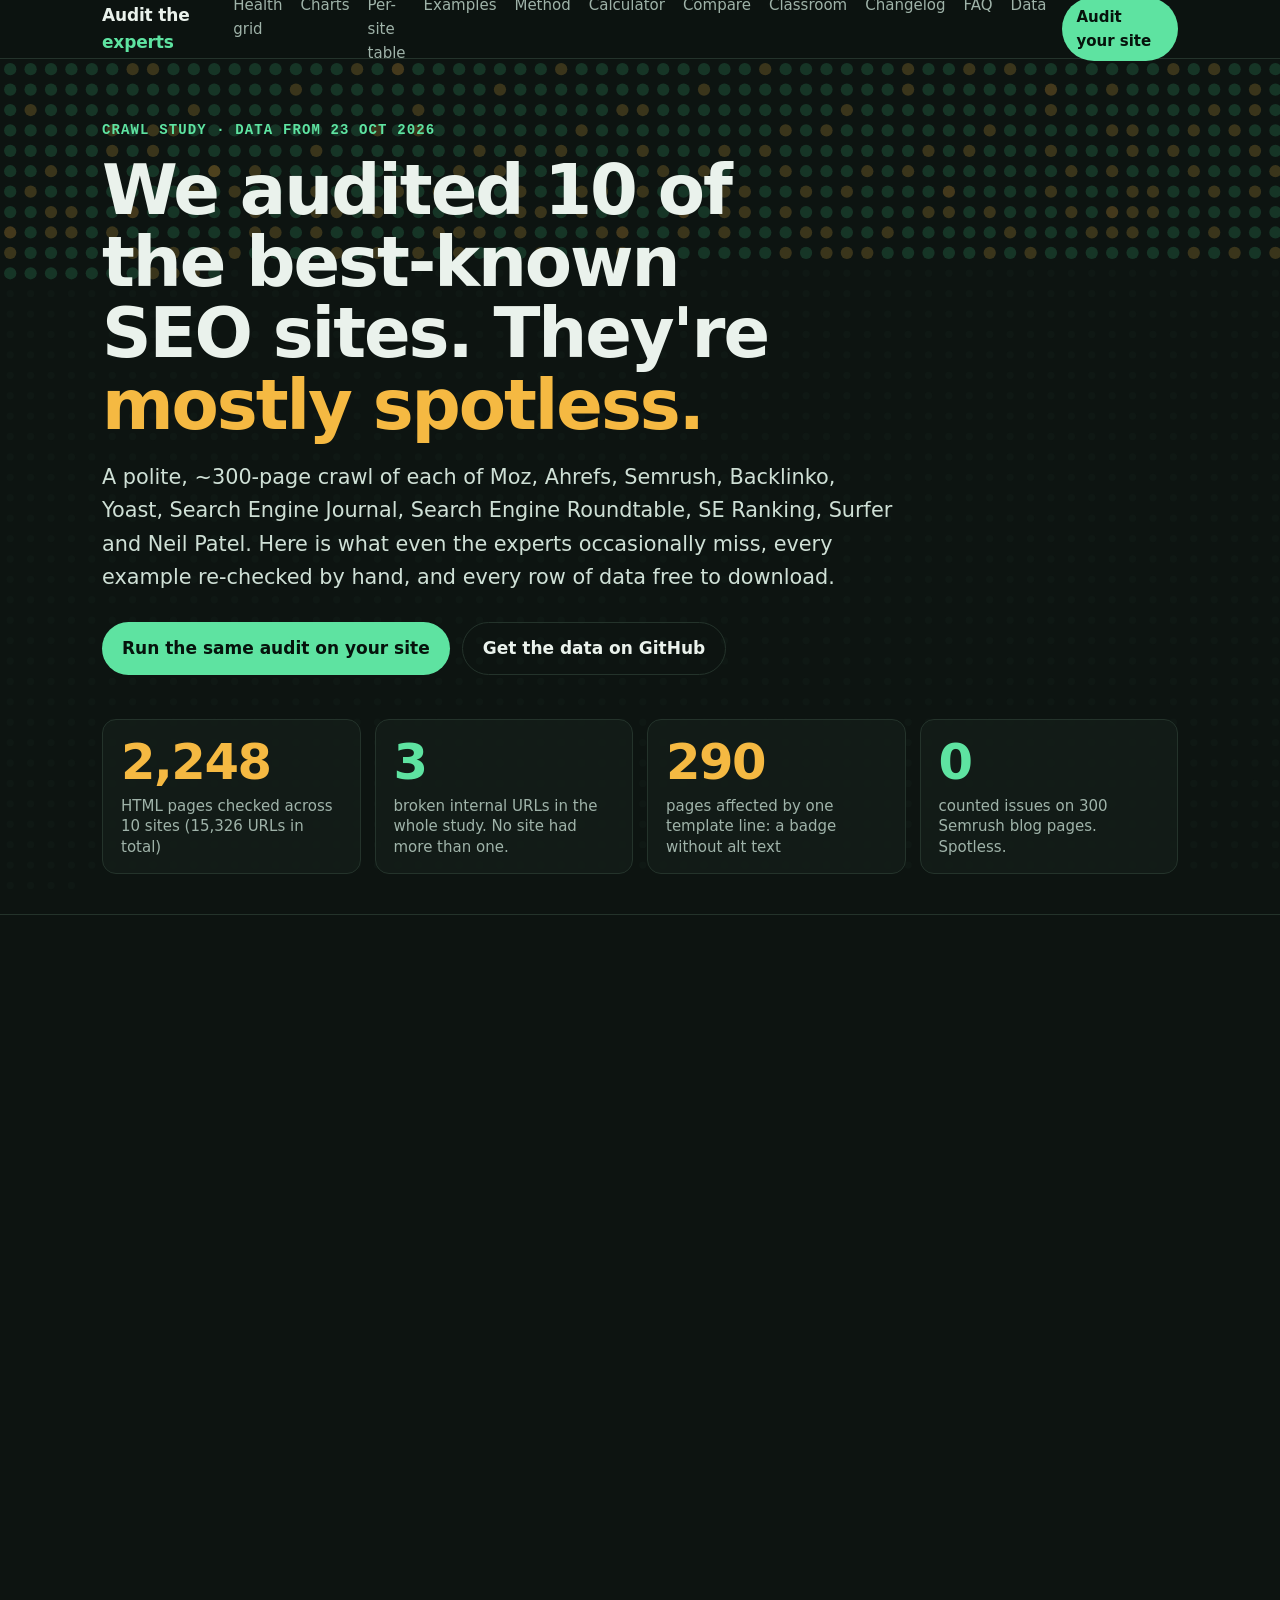
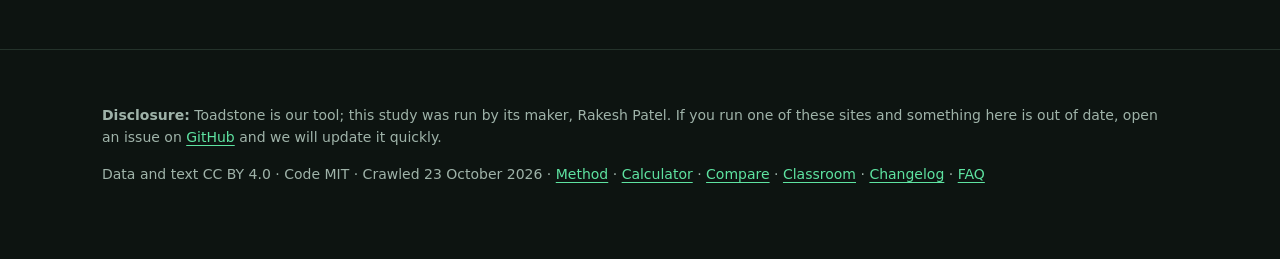
==== commit 113a4ded: "Link classroom and changelog pages from nav, footer and sitemap" ====
--- a/docs/index.html
+++ b/docs/index.html
@@ -38,7 +38,7 @@
 <body>
 <a class="skip" href="#main">Skip to content</a>
 <header class="top"><div class="wrap"><a class="brand" href="https://spcaeo.github.io/seo-experts-crawl-2026/">Audit the <span>experts</span></a>
-<nav class="links" aria-label="Sections"><a href="#grid">Health grid</a><a href="#charts">Charts</a><a href="#sites">Per-site table</a><a href="#examples">Examples</a><a href="methodology.html">Method</a><a href="calculator.html">Calculator</a><a href="compare.html">Compare</a><a href="faq.html">FAQ</a><a href="#data">Data</a></nav>
+<nav class="links" aria-label="Sections"><a href="#grid">Health grid</a><a href="#charts">Charts</a><a href="#sites">Per-site table</a><a href="#examples">Examples</a><a href="methodology.html">Method</a><a href="calculator.html">Calculator</a><a href="compare.html">Compare</a><a href="classroom.html">Classroom</a><a href="changelog.html">Changelog</a><a href="faq.html">FAQ</a><a href="#data">Data</a></nav>
 <a class="btn sm" href="#run">Audit your site</a></div></header>
 <main id="main">
 <section class="hero" aria-labelledby="h1">
@@ -165,7 +165,7 @@
 </main>
 <footer><div class="wrap">
 <p><b>Disclosure:</b> Toadstone is our tool; this study was run by its maker, Rakesh Patel. If you run one of these sites and something here is out of date, open an issue on <a href="https://github.com/spcaeo/seo-experts-crawl-2026/issues">GitHub</a> and we will update it quickly.</p>
-<p>Data and text CC BY 4.0 · Code MIT · Crawled <time datetime="2026-10-23">23 October 2026</time> · <a href="methodology.html">Method</a> · <a href="calculator.html">Calculator</a> · <a href="compare.html">Compare</a> · <a href="faq.html">FAQ</a></p>
+<p>Data and text CC BY 4.0 · Code MIT · Crawled <time datetime="2026-10-23">23 October 2026</time> · <a href="methodology.html">Method</a> · <a href="calculator.html">Calculator</a> · <a href="compare.html">Compare</a> · <a href="classroom.html">Classroom</a> · <a href="changelog.html">Changelog</a> · <a href="faq.html">FAQ</a></p>
 </div></footer>
 <div id="tip" role="tooltip"></div>
 </body></html>
